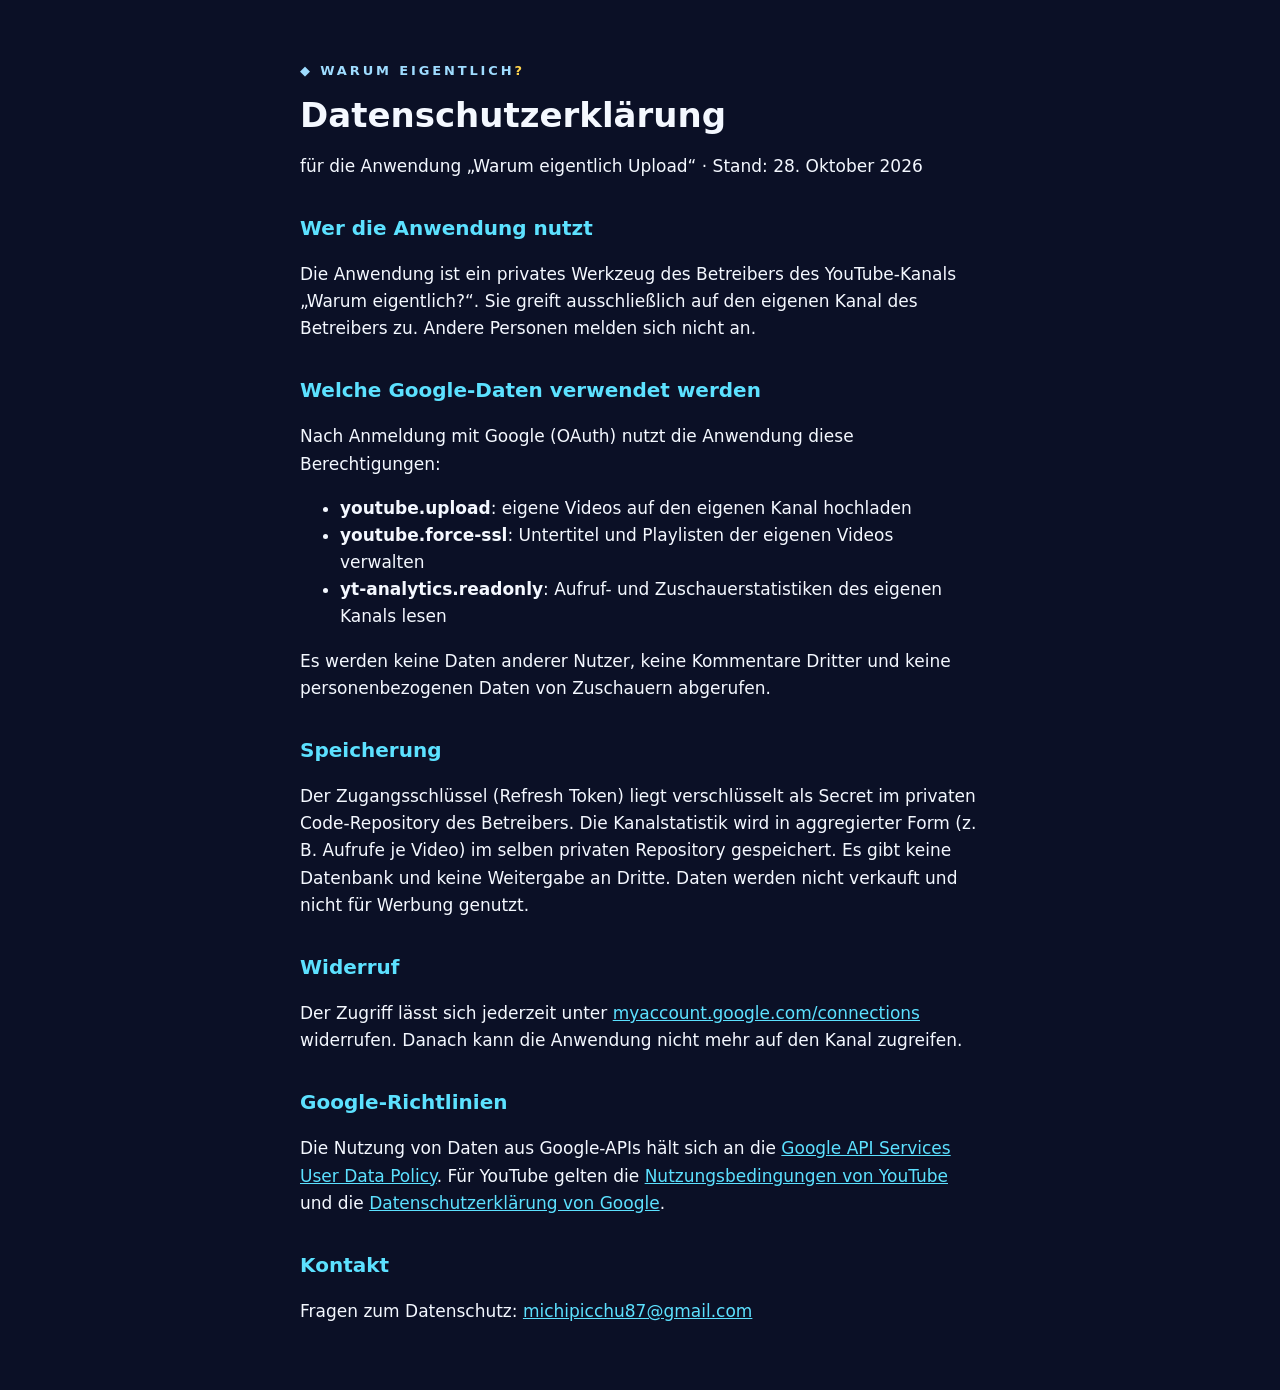
==== datenschutz.html @ 65ba8b05 "Add files via upload" ====
<!doctype html>
<html lang="de"><head><meta charset="utf-8"><meta name="viewport" content="width=device-width,initial-scale=1">
<title>Datenschutz · Warum eigentlich?</title><link rel="stylesheet" href="style.css"></head>
<body><main>
<p class="brand"><a href="index.html" style="color:inherit;text-decoration:none">◆ Warum eigentlich<span class="q">?</span></a></p>
<h1>Datenschutzerklärung</h1>
<p>für die Anwendung „Warum eigentlich Upload“ · Stand: 28. Oktober 2026</p>

<h2>Wer die Anwendung nutzt</h2>
<p>Die Anwendung ist ein privates Werkzeug des Betreibers des YouTube-Kanals „Warum eigentlich?“. Sie greift ausschließlich
auf den eigenen Kanal des Betreibers zu. Andere Personen melden sich nicht an.</p>

<h2>Welche Google-Daten verwendet werden</h2>
<p>Nach Anmeldung mit Google (OAuth) nutzt die Anwendung diese Berechtigungen:</p>
<ul>
<li><b>youtube.upload</b>: eigene Videos auf den eigenen Kanal hochladen</li>
<li><b>youtube.force-ssl</b>: Untertitel und Playlisten der eigenen Videos verwalten</li>
<li><b>yt-analytics.readonly</b>: Aufruf- und Zuschauerstatistiken des eigenen Kanals lesen</li>
</ul>
<p>Es werden keine Daten anderer Nutzer, keine Kommentare Dritter und keine personenbezogenen Daten von Zuschauern abgerufen.</p>

<h2>Speicherung</h2>
<p>Der Zugangsschlüssel (Refresh Token) liegt verschlüsselt als Secret im privaten Code-Repository des Betreibers.
Die Kanalstatistik wird in aggregierter Form (z. B. Aufrufe je Video) im selben privaten Repository gespeichert.
Es gibt keine Datenbank und keine Weitergabe an Dritte. Daten werden nicht verkauft und nicht für Werbung genutzt.</p>

<h2>Widerruf</h2>
<p>Der Zugriff lässt sich jederzeit unter <a href="https://myaccount.google.com/connections">myaccount.google.com/connections</a>
widerrufen. Danach kann die Anwendung nicht mehr auf den Kanal zugreifen.</p>

<h2>Google-Richtlinien</h2>
<p>Die Nutzung von Daten aus Google-APIs hält sich an die
<a href="https://developers.google.com/terms/api-services-user-data-policy">Google API Services User Data Policy</a>.
Für YouTube gelten die <a href="https://www.youtube.com/t/terms">Nutzungsbedingungen von YouTube</a> und die
<a href="https://policies.google.com/privacy">Datenschutzerklärung von Google</a>.</p>

<h2>Kontakt</h2>
<p>Fragen zum Datenschutz: <a href="mailto:michipicchu87@gmail.com">michipicchu87@gmail.com</a></p>
</main></body></html>
---- style.css ----
:root{--navy:#0b1026;--cyan:#5ce1ff;--yellow:#ffd34d;--white:#f4f8ff}
*{box-sizing:border-box}body{margin:0;background:var(--navy);color:var(--white);font:17px/1.6 system-ui,-apple-system,"Segoe UI",Roboto,sans-serif}
main{max-width:720px;margin:0 auto;padding:48px 20px}h1{font-size:34px;line-height:1.2;margin:0 0 8px}h2{color:var(--cyan);font-size:20px;margin-top:32px}
a{color:var(--cyan)}.brand{letter-spacing:.22em;font-weight:800;font-size:13px;color:#9fdcff;text-transform:uppercase}.q{color:var(--yellow)}
footer{margin-top:48px;font-size:14px;color:#9fb0d0}
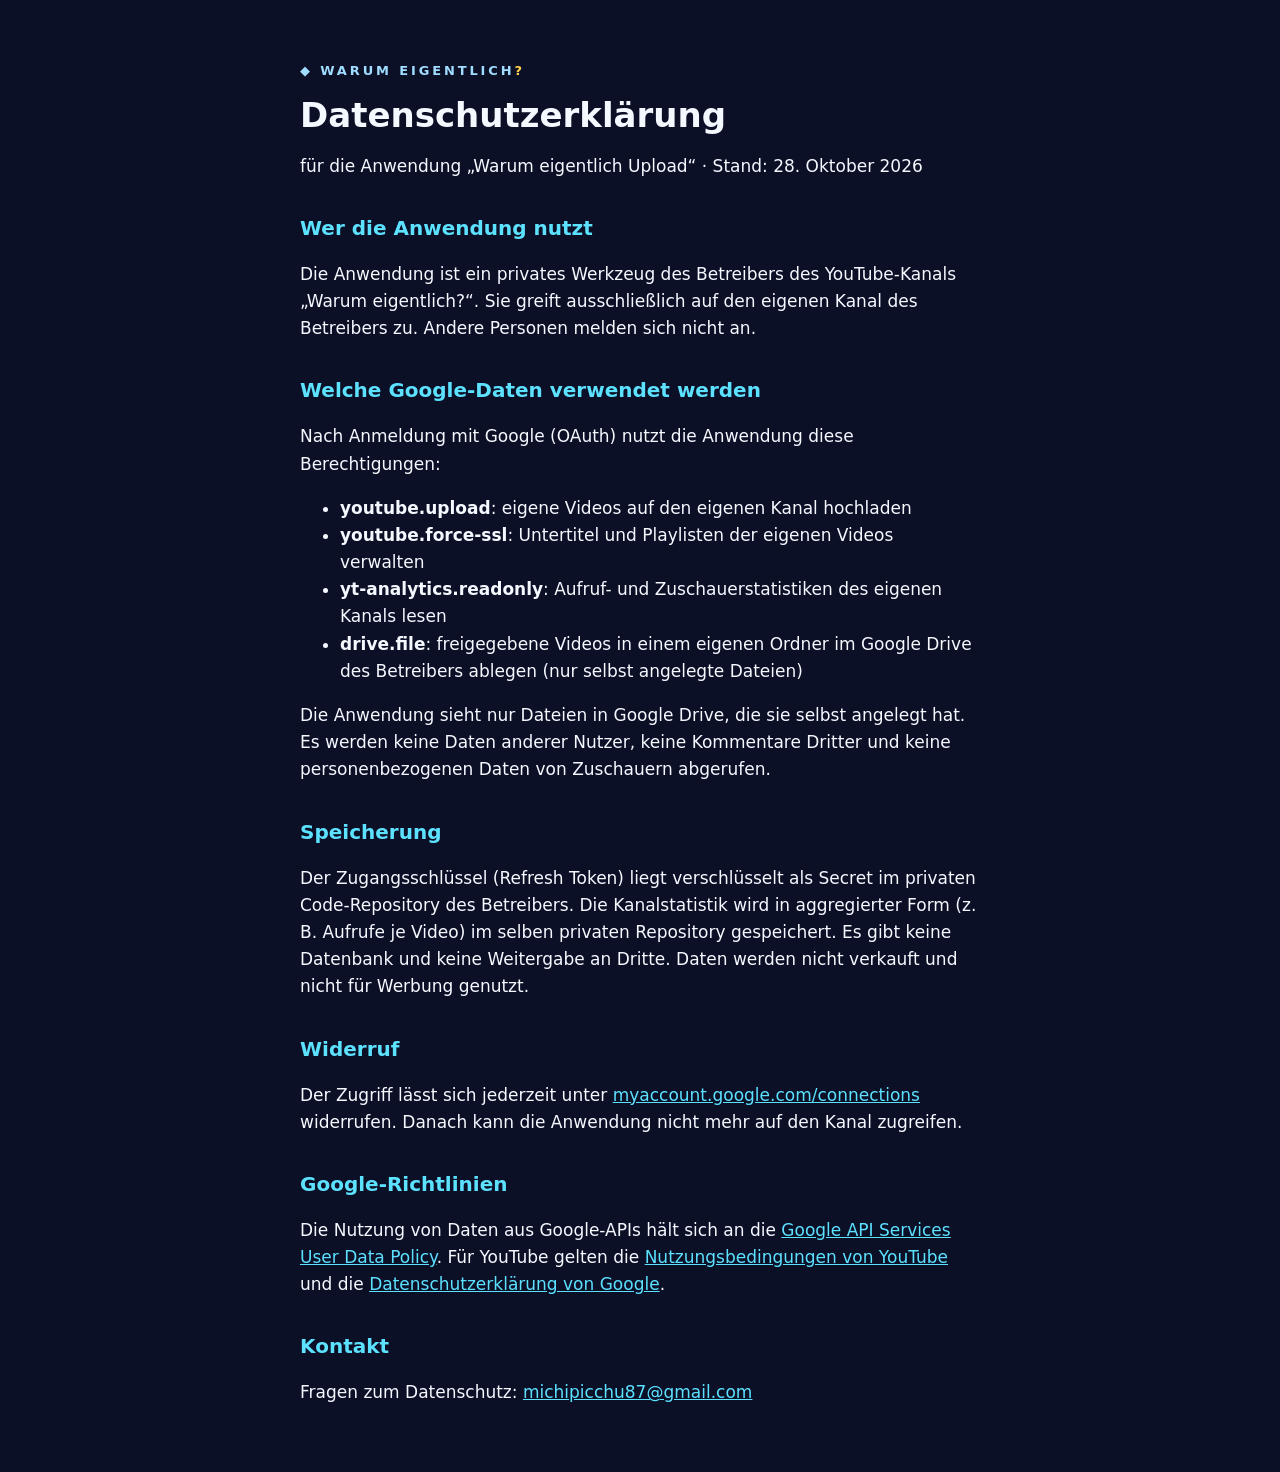
==== commit 620c1809: "new" ====
--- a/datenschutz.html
+++ b/datenschutz.html
@@ -16,8 +16,9 @@
 <li><b>youtube.upload</b>: eigene Videos auf den eigenen Kanal hochladen</li>
 <li><b>youtube.force-ssl</b>: Untertitel und Playlisten der eigenen Videos verwalten</li>
 <li><b>yt-analytics.readonly</b>: Aufruf- und Zuschauerstatistiken des eigenen Kanals lesen</li>
+<li><b>drive.file</b>: freigegebene Videos in einem eigenen Ordner im Google Drive des Betreibers ablegen (nur selbst angelegte Dateien)</li>
 </ul>
-<p>Es werden keine Daten anderer Nutzer, keine Kommentare Dritter und keine personenbezogenen Daten von Zuschauern abgerufen.</p>
+<p>Die Anwendung sieht nur Dateien in Google Drive, die sie selbst angelegt hat. Es werden keine Daten anderer Nutzer, keine Kommentare Dritter und keine personenbezogenen Daten von Zuschauern abgerufen.</p>
 
 <h2>Speicherung</h2>
 <p>Der Zugangsschlüssel (Refresh Token) liegt verschlüsselt als Secret im privaten Code-Repository des Betreibers.
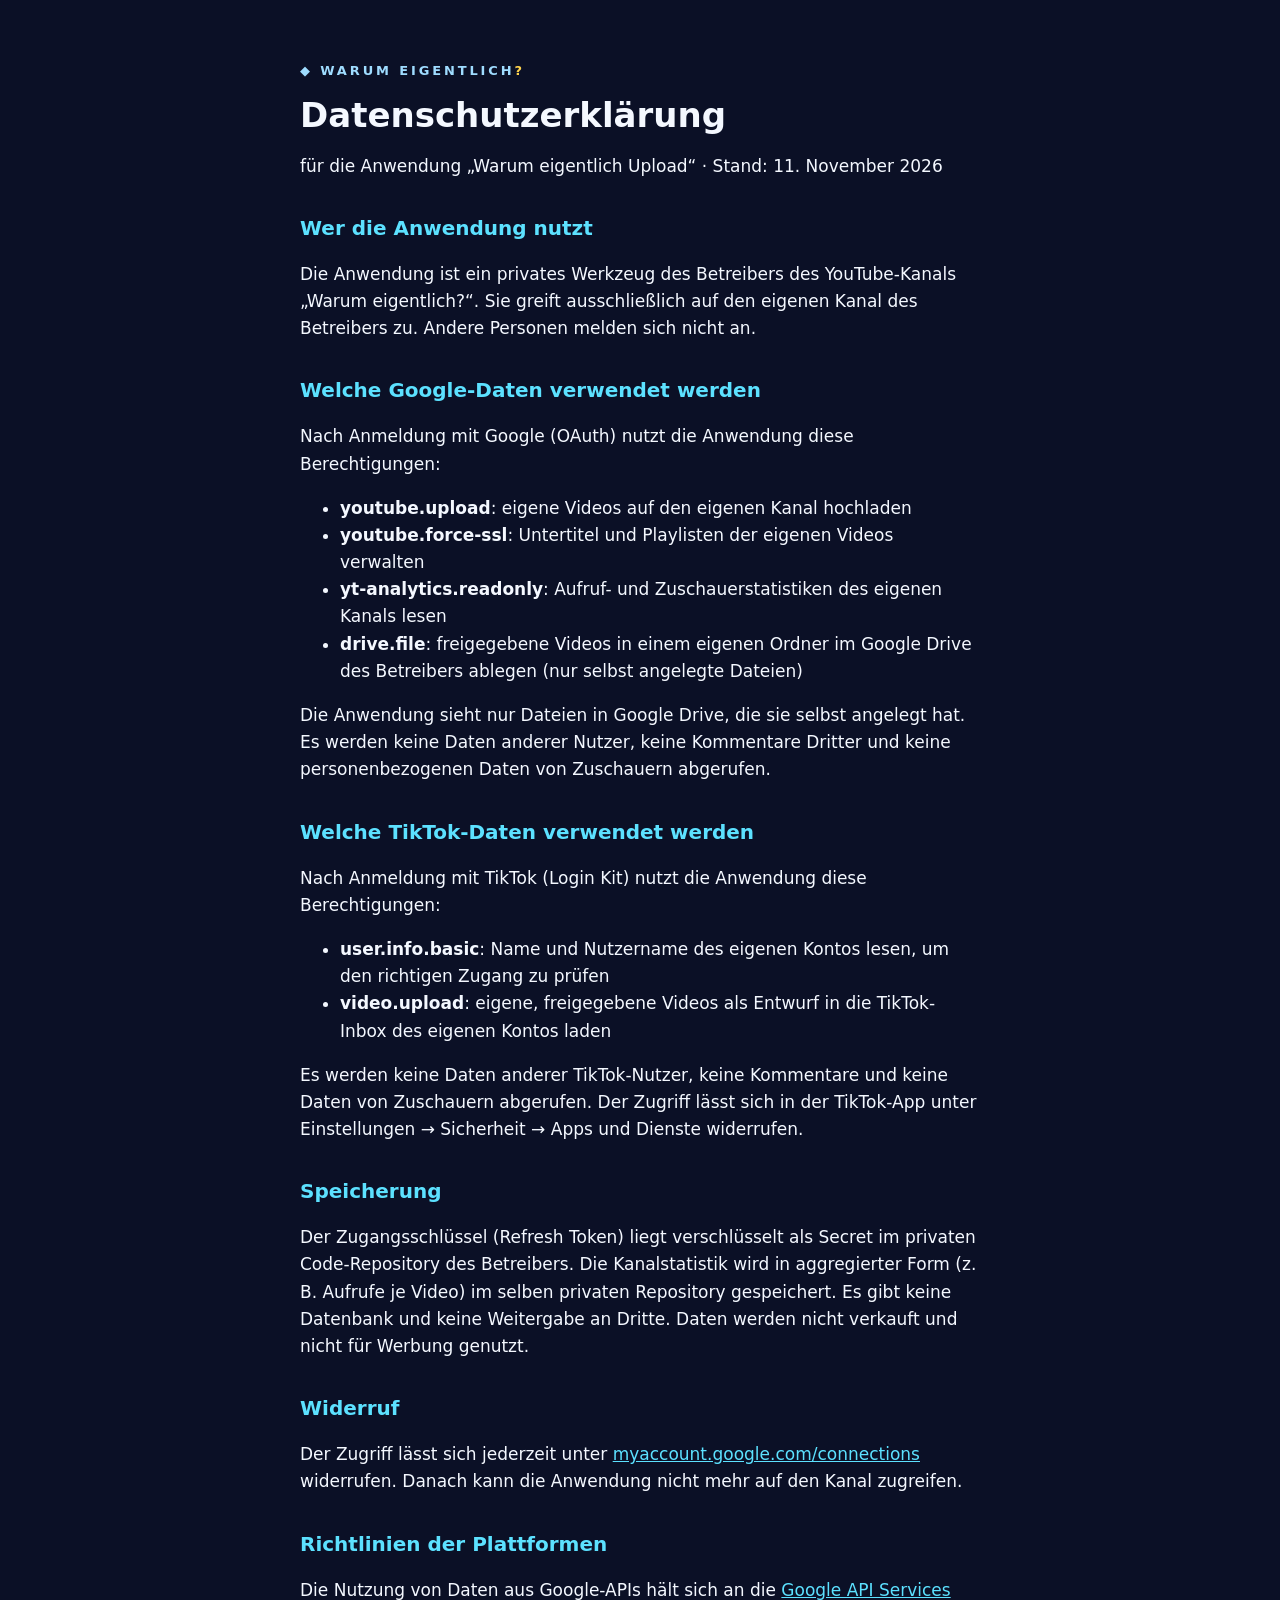
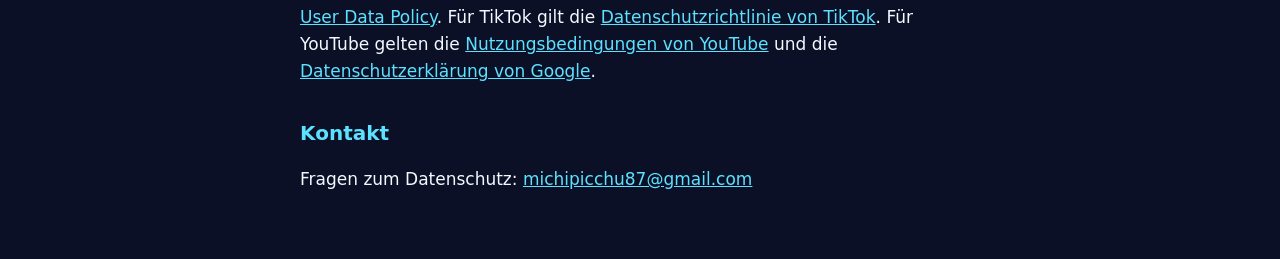
==== commit 42234ea3: "Grammatik" ====
--- a/datenschutz.html
+++ b/datenschutz.html
@@ -4,7 +4,7 @@
 <body><main>
 <p class="brand"><a href="index.html" style="color:inherit;text-decoration:none">◆ Warum eigentlich<span class="q">?</span></a></p>
 <h1>Datenschutzerklärung</h1>
-<p>für die Anwendung „Warum eigentlich Upload“ · Stand: 28. Oktober 2026</p>
+<p>für die Anwendung „Warum eigentlich Upload“ · Stand: 11. November 2026</p>
 
 <h2>Wer die Anwendung nutzt</h2>
 <p>Die Anwendung ist ein privates Werkzeug des Betreibers des YouTube-Kanals „Warum eigentlich?“. Sie greift ausschließlich
@@ -20,6 +20,15 @@
 </ul>
 <p>Die Anwendung sieht nur Dateien in Google Drive, die sie selbst angelegt hat. Es werden keine Daten anderer Nutzer, keine Kommentare Dritter und keine personenbezogenen Daten von Zuschauern abgerufen.</p>
 
+<h2>Welche TikTok-Daten verwendet werden</h2>
+<p>Nach Anmeldung mit TikTok (Login Kit) nutzt die Anwendung diese Berechtigungen:</p>
+<ul>
+<li><b>user.info.basic</b>: Name und Nutzername des eigenen Kontos lesen, um den richtigen Zugang zu prüfen</li>
+<li><b>video.upload</b>: eigene, freigegebene Videos als Entwurf in die TikTok-Inbox des eigenen Kontos laden</li>
+</ul>
+<p>Es werden keine Daten anderer TikTok-Nutzer, keine Kommentare und keine Daten von Zuschauern abgerufen.
+Der Zugriff lässt sich in der TikTok-App unter Einstellungen → Sicherheit → Apps und Dienste widerrufen.</p>
+
 <h2>Speicherung</h2>
 <p>Der Zugangsschlüssel (Refresh Token) liegt verschlüsselt als Secret im privaten Code-Repository des Betreibers.
 Die Kanalstatistik wird in aggregierter Form (z. B. Aufrufe je Video) im selben privaten Repository gespeichert.
@@ -29,10 +38,10 @@
 <p>Der Zugriff lässt sich jederzeit unter <a href="https://myaccount.google.com/connections">myaccount.google.com/connections</a>
 widerrufen. Danach kann die Anwendung nicht mehr auf den Kanal zugreifen.</p>
 
-<h2>Google-Richtlinien</h2>
+<h2>Richtlinien der Plattformen</h2>
 <p>Die Nutzung von Daten aus Google-APIs hält sich an die
 <a href="https://developers.google.com/terms/api-services-user-data-policy">Google API Services User Data Policy</a>.
-Für YouTube gelten die <a href="https://www.youtube.com/t/terms">Nutzungsbedingungen von YouTube</a> und die
+Für TikTok gilt die <a href="https://www.tiktok.com/legal/page/eea/privacy-policy/de">Datenschutzrichtlinie von TikTok</a>. Für YouTube gelten die <a href="https://www.youtube.com/t/terms">Nutzungsbedingungen von YouTube</a> und die
 <a href="https://policies.google.com/privacy">Datenschutzerklärung von Google</a>.</p>
 
 <h2>Kontakt</h2>
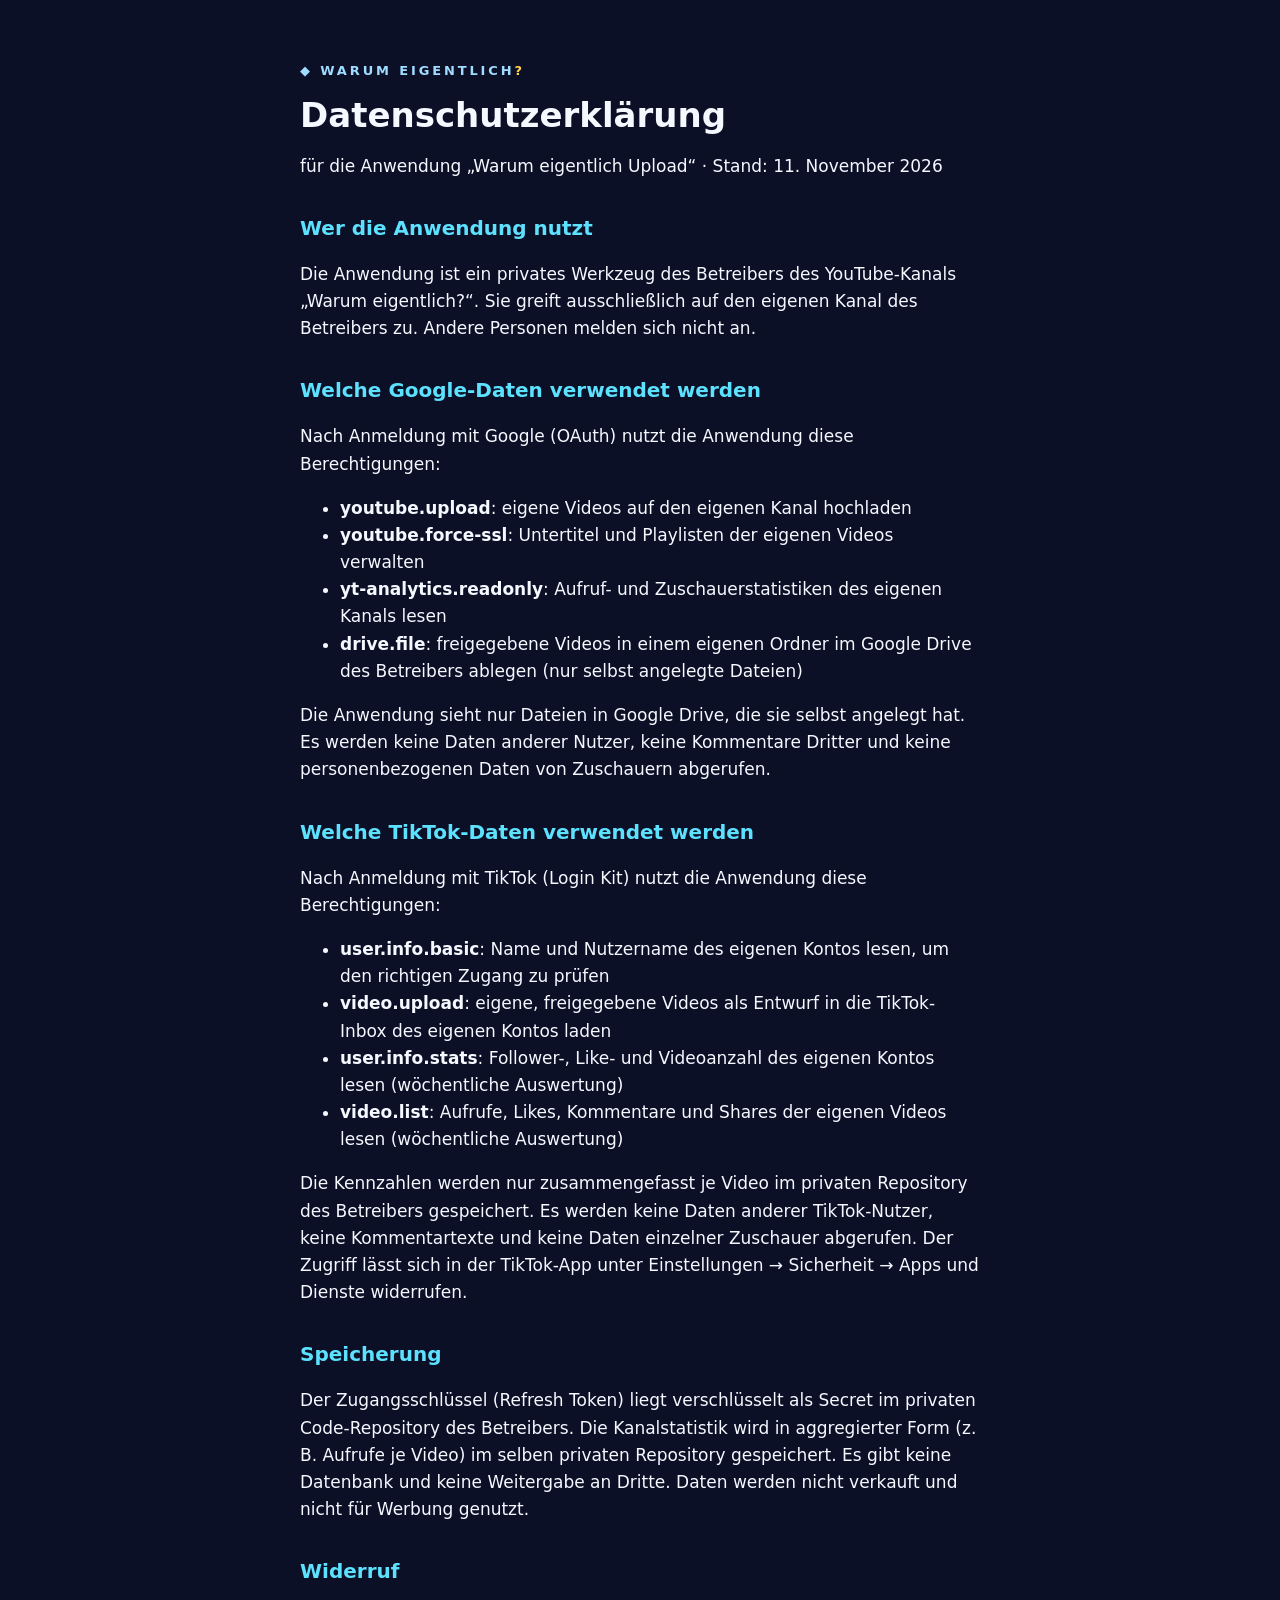
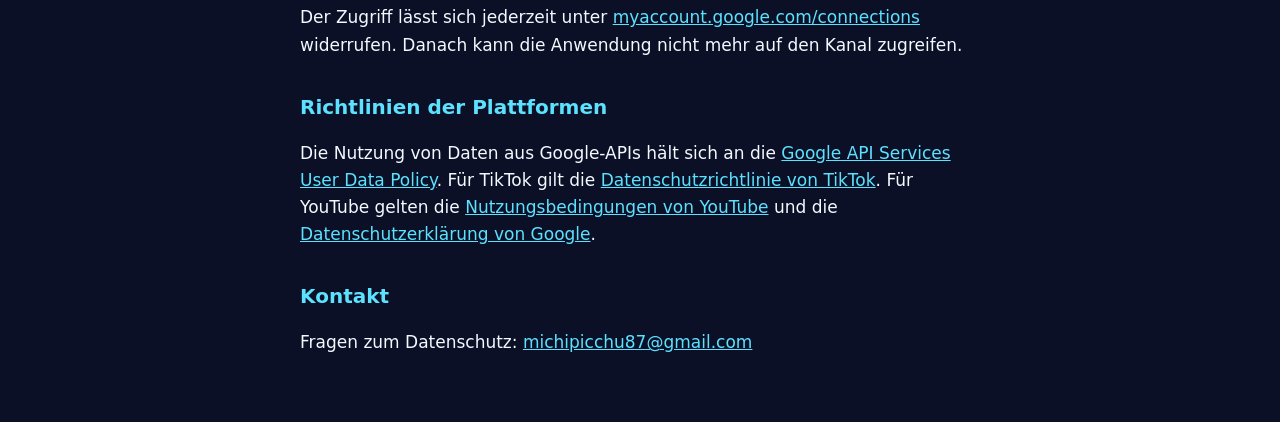
==== commit d16fe845: "Datenschutz: TikTok-Scopes user.info.stats und video.list Co-Authored-By: Claude Opus 5.5 <noreply@a" ====
--- a/datenschutz.html
+++ b/datenschutz.html
@@ -25,8 +25,10 @@
 <ul>
 <li><b>user.info.basic</b>: Name und Nutzername des eigenen Kontos lesen, um den richtigen Zugang zu prüfen</li>
 <li><b>video.upload</b>: eigene, freigegebene Videos als Entwurf in die TikTok-Inbox des eigenen Kontos laden</li>
+<li><b>user.info.stats</b>: Follower-, Like- und Videoanzahl des eigenen Kontos lesen (wöchentliche Auswertung)</li>
+<li><b>video.list</b>: Aufrufe, Likes, Kommentare und Shares der eigenen Videos lesen (wöchentliche Auswertung)</li>
 </ul>
-<p>Es werden keine Daten anderer TikTok-Nutzer, keine Kommentare und keine Daten von Zuschauern abgerufen.
+<p>Die Kennzahlen werden nur zusammengefasst je Video im privaten Repository des Betreibers gespeichert. Es werden keine Daten anderer TikTok-Nutzer, keine Kommentartexte und keine Daten einzelner Zuschauer abgerufen.
 Der Zugriff lässt sich in der TikTok-App unter Einstellungen → Sicherheit → Apps und Dienste widerrufen.</p>
 
 <h2>Speicherung</h2>
